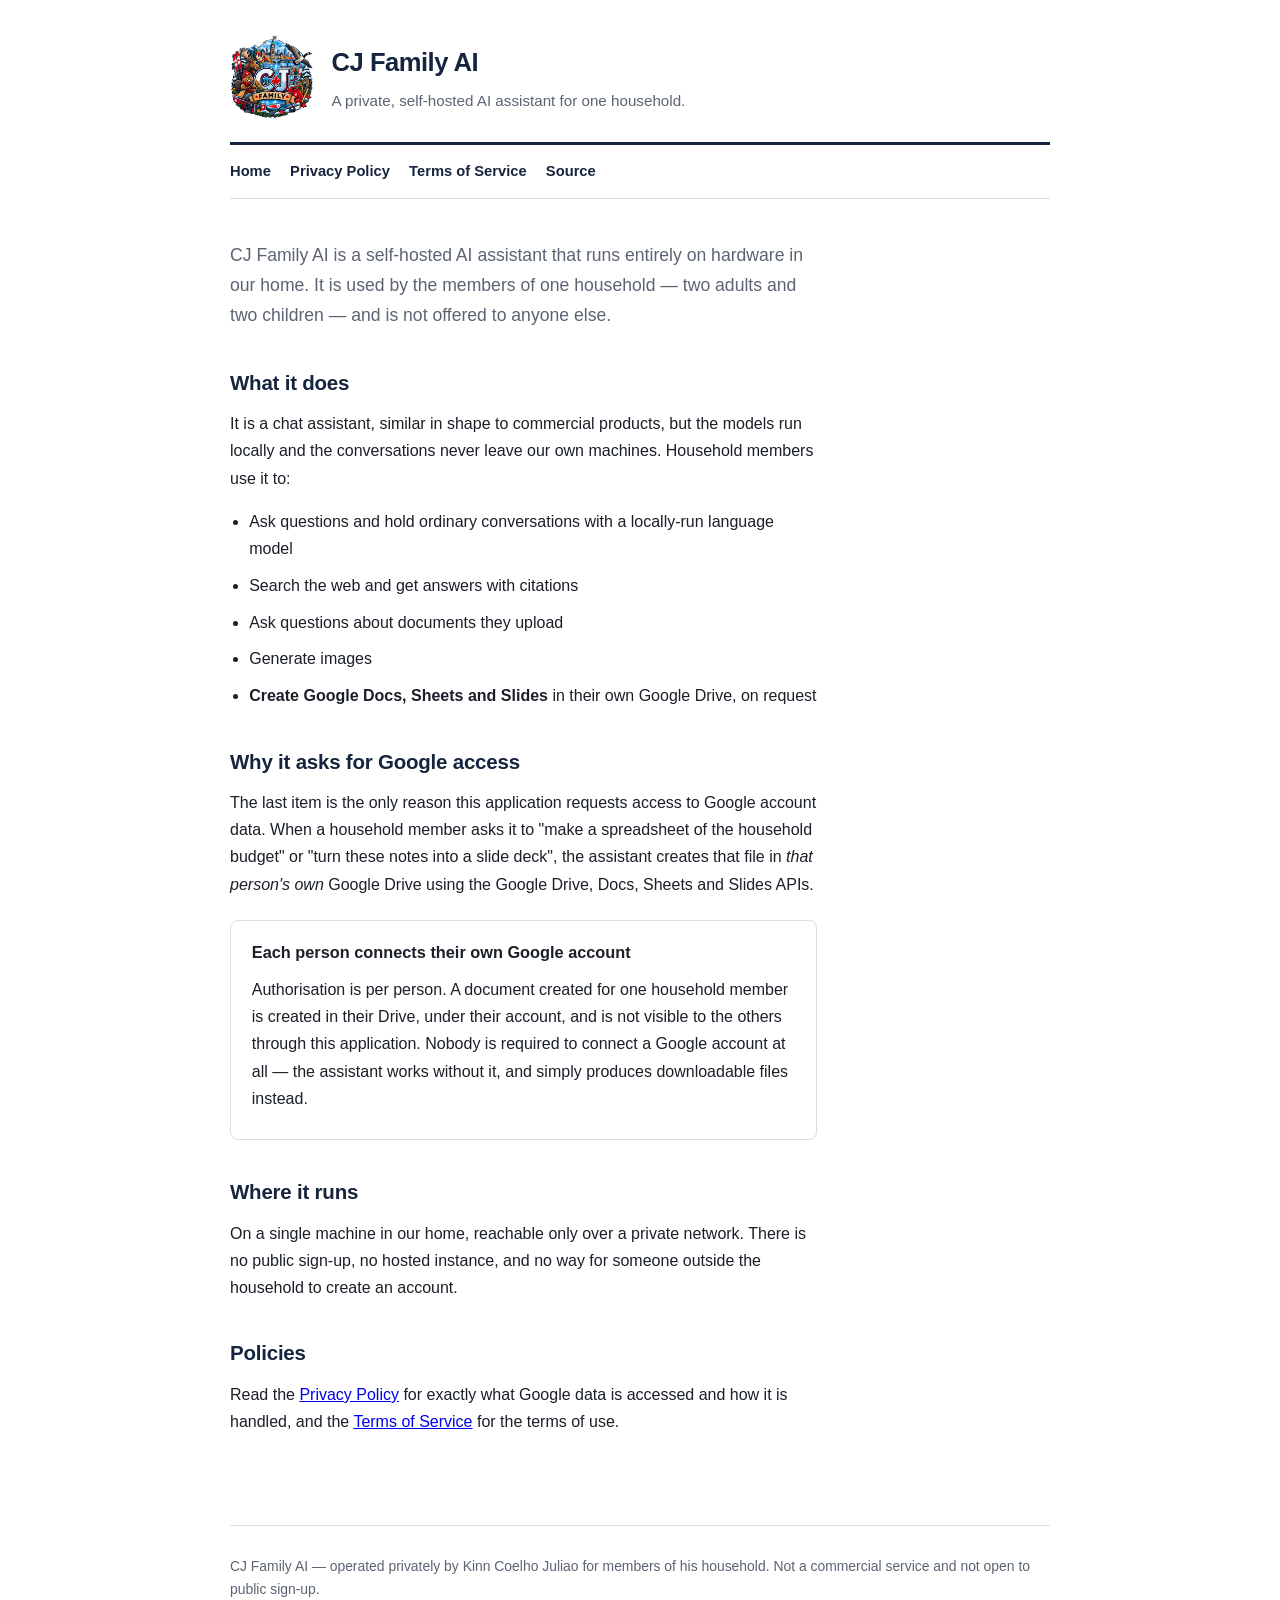
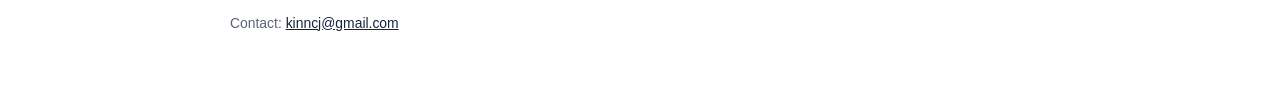
==== index.html @ a0a2de76 "Add home page, privacy policy and terms of service Publishes the three pages Google requires before " ====
<!doctype html>
<html lang="en">
<head>
<meta charset="utf-8">
<meta name="viewport" content="width=device-width,initial-scale=1">
<title>Home · CJ Family AI</title>
<meta name="description" content="A private, self-hosted AI assistant run on family-owned hardware.">
<link rel="icon" href="assets/logo.png">
<link rel="stylesheet" href="style.css">
</head>
<body>
<div class="wrap">
<header class="site">
  <img src="assets/logo.png" alt="CJ Family AI crest">
  <div>
    <h1>CJ Family AI</h1>
    <p>A private, self-hosted AI assistant for one household.</p>
  </div>
</header>
<nav>
  <a href="./">Home</a>
  <a href="privacy.html">Privacy Policy</a>
  <a href="terms.html">Terms of Service</a>
  <a href="https://github.com/kinncj/cj-family-ai">Source</a>
</nav>
<main>
<p class="lede">CJ Family AI is a self-hosted AI assistant that runs entirely on hardware in our home. It is used by the members of one household — two adults and two children — and is not offered to anyone else.</p>

<h2>What it does</h2>
<p>It is a chat assistant, similar in shape to commercial products, but the models run locally and the conversations never leave our own machines. Household members use it to:</p>
<ul>
  <li>Ask questions and hold ordinary conversations with a locally-run language model</li>
  <li>Search the web and get answers with citations</li>
  <li>Ask questions about documents they upload</li>
  <li>Generate images</li>
  <li><strong>Create Google Docs, Sheets and Slides</strong> in their own Google Drive, on request</li>
</ul>

<h2>Why it asks for Google access</h2>
<p>The last item is the only reason this application requests access to Google account data. When a household member asks it to "make a spreadsheet of the household budget" or "turn these notes into a slide deck", the assistant creates that file in <em>that person's own</em> Google Drive using the Google Drive, Docs, Sheets and Slides APIs.</p>

<div class="card">
  <h3>Each person connects their own Google account</h3>
  <p>Authorisation is per person. A document created for one household member is created in their Drive, under their account, and is not visible to the others through this application. Nobody is required to connect a Google account at all — the assistant works without it, and simply produces downloadable files instead.</p>
</div>

<h2>Where it runs</h2>
<p>On a single machine in our home, reachable only over a private network. There is no public sign-up, no hosted instance, and no way for someone outside the household to create an account.</p>

<h2>Policies</h2>
<p>Read the <a href="privacy.html">Privacy Policy</a> for exactly what Google data is accessed and how it is handled, and the <a href="terms.html">Terms of Service</a> for the terms of use.</p>
</main>
<footer>
  <p>CJ Family AI — operated privately by Kinn Coelho Juliao for members of his household.
  Not a commercial service and not open to public sign-up.</p>
  <p>Contact: <a href="mailto:kinncj@gmail.com">kinncj@gmail.com</a></p>
</footer>
</div>
</body>
</html>
---- style.css ----
/* CJ Family AI — palette taken from the crest: navy, maple red, spruce, paper */
:root{
  --navy:#16243D; --red:#C8102E; --spruce:#1F4F3D;
  --ink:#1A1F28; --muted:#5B6472; --rule:#E3DDD3;
  --measure:66ch;
}
@media (prefers-color-scheme:dark){
  :root{ --paper:#12161C; --card:#191E26; --ink:#E6EAEF;
         --muted:#9AA5B3; --rule:#2A313B; --navy:#9FB6DA; --red:#E8657A; --spruce:#6FBF9B; }
}
*{box-sizing:border-box}
body{
  margin:0; background:var(--paper); color:var(--ink);
  font:16px/1.7 -apple-system,BlinkMacSystemFont,"Segoe UI",Roboto,Helvetica,Arial,sans-serif;
  padding:0 1.1rem 4rem;
}
.wrap{max-width:820px;margin:0 auto}
header.site{display:flex;align-items:center;gap:1.1rem;padding:2.2rem 0 1.4rem;border-bottom:3px solid var(--navy);flex-wrap:wrap}
header.site img{width:84px;height:84px;border-radius:12px}
header.site h1{margin:0;font-size:1.6rem;letter-spacing:-.02em;color:var(--navy)}
header.site p{margin:.25rem 0 0;color:var(--muted);font-size:.95rem}
nav{display:flex;gap:1.2rem;padding:.9rem 0;border-bottom:1px solid var(--rule);font-size:.92rem;flex-wrap:wrap}
nav a{color:var(--navy);text-decoration:none;font-weight:600}
nav a:hover,nav a:focus-visible{text-decoration:underline;text-underline-offset:3px}
main{padding:2rem 0;max-width:var(--measure)}
h2{margin:2.2rem 0 .6rem;font-size:1.28rem;letter-spacing:-.01em;color:var(--navy)}
h3{margin:1.5rem 0 .4rem;font-size:1.02rem}
h2:first-child{margin-top:0}
p,li{margin:.6rem 0}
ul,ol{padding-left:1.2rem}
code{background:var(--card);border:1px solid var(--rule);border-radius:4px;padding:.08em .35em;font-size:.88em}
.lede{font-size:1.1rem;color:var(--muted)}
.card{background:var(--card);border:1px solid var(--rule);border-radius:8px;padding:1.1rem 1.3rem;margin:1.4rem 0}
.card h3{margin-top:0}
table{border-collapse:collapse;width:100%;font-size:.92rem;margin:1rem 0}
th,td{text-align:left;padding:.55rem .7rem;border-bottom:1px solid var(--rule);vertical-align:top}
th{font-size:.75rem;text-transform:uppercase;letter-spacing:.07em;color:var(--muted)}
.scope{font-family:ui-monospace,SFMono-Regular,Menlo,monospace;font-size:.85em;color:var(--spruce);font-weight:600}
footer{border-top:1px solid var(--rule);margin-top:3rem;padding-top:1.2rem;color:var(--muted);font-size:.87rem}
footer a{color:var(--navy)}
.updated{color:var(--muted);font-size:.87rem;font-style:italic}
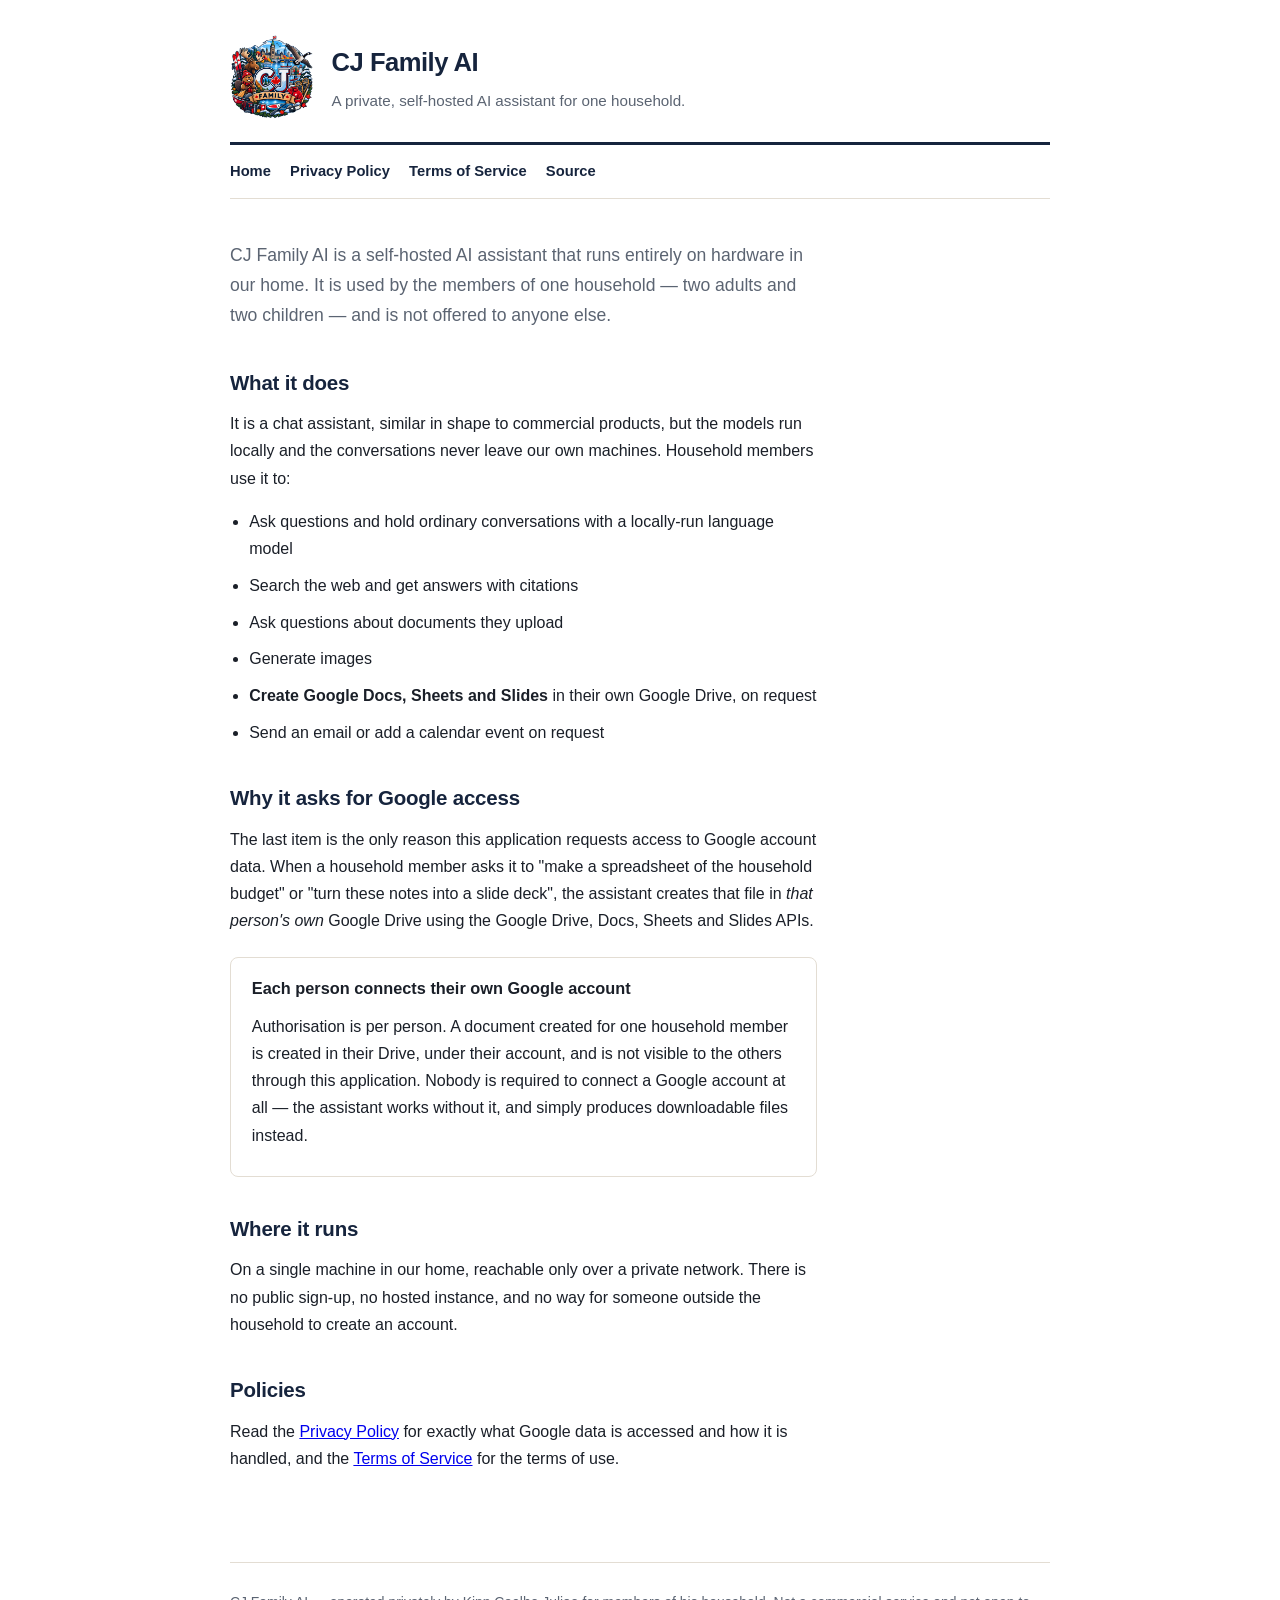
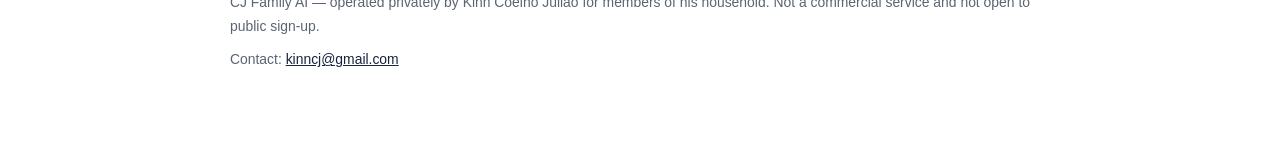
==== commit ab81eb8d: "Disclose gmail.send and calendar.events scopes The policy previously stated the application does not" ====
--- a/index.html
+++ b/index.html
@@ -34,6 +34,7 @@
   <li>Ask questions about documents they upload</li>
   <li>Generate images</li>
   <li><strong>Create Google Docs, Sheets and Slides</strong> in their own Google Drive, on request</li>
+  <li>Send an email or add a calendar event on request</li>
 </ul>
 
 <h2>Why it asks for Google access</h2>
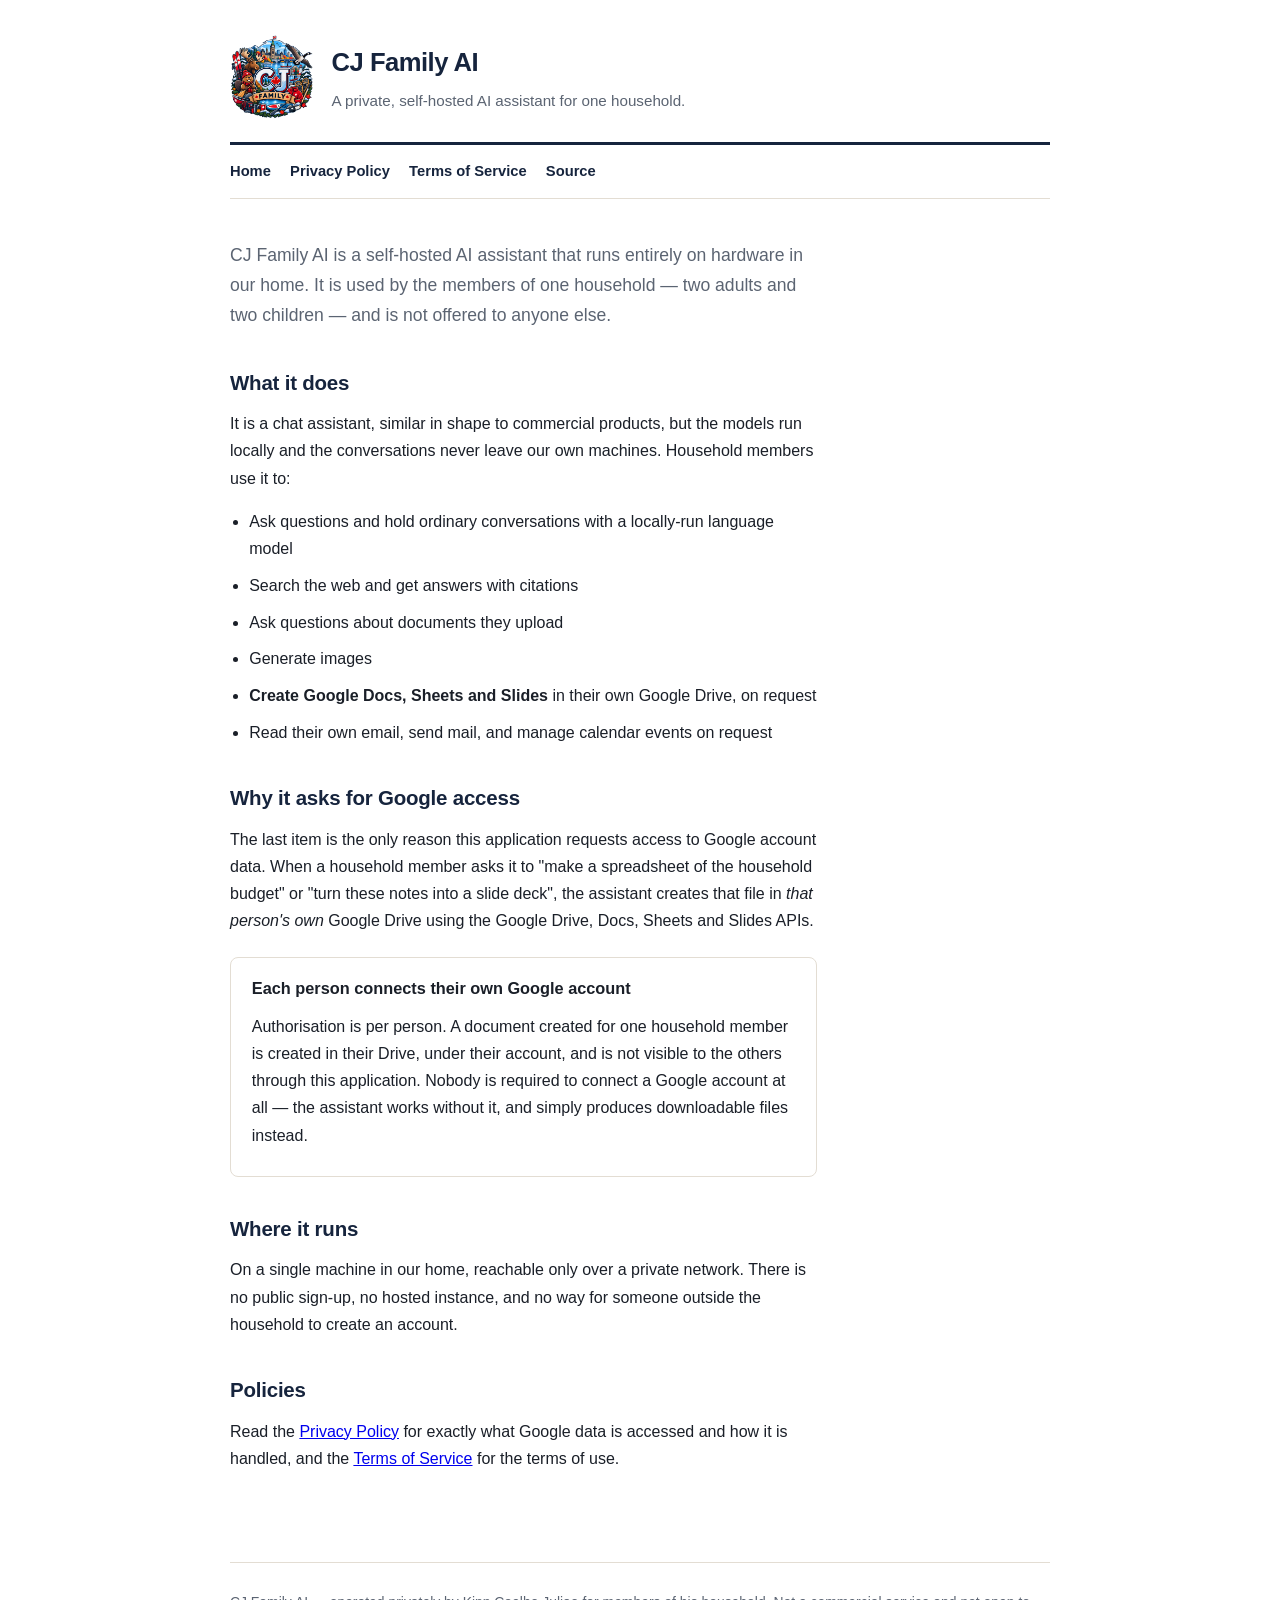
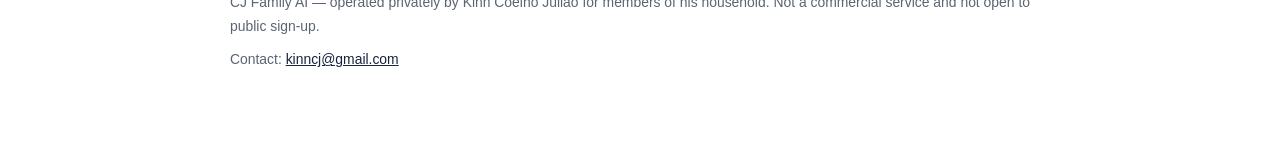
==== commit e4151854: "Disclose gmail.readonly The granted scope set now includes gmail.readonly, so the policy must say so" ====
--- a/index.html
+++ b/index.html
@@ -34,7 +34,7 @@
   <li>Ask questions about documents they upload</li>
   <li>Generate images</li>
   <li><strong>Create Google Docs, Sheets and Slides</strong> in their own Google Drive, on request</li>
-  <li>Send an email or add a calendar event on request</li>
+  <li>Read their own email, send mail, and manage calendar events on request</li>
 </ul>
 
 <h2>Why it asks for Google access</h2>
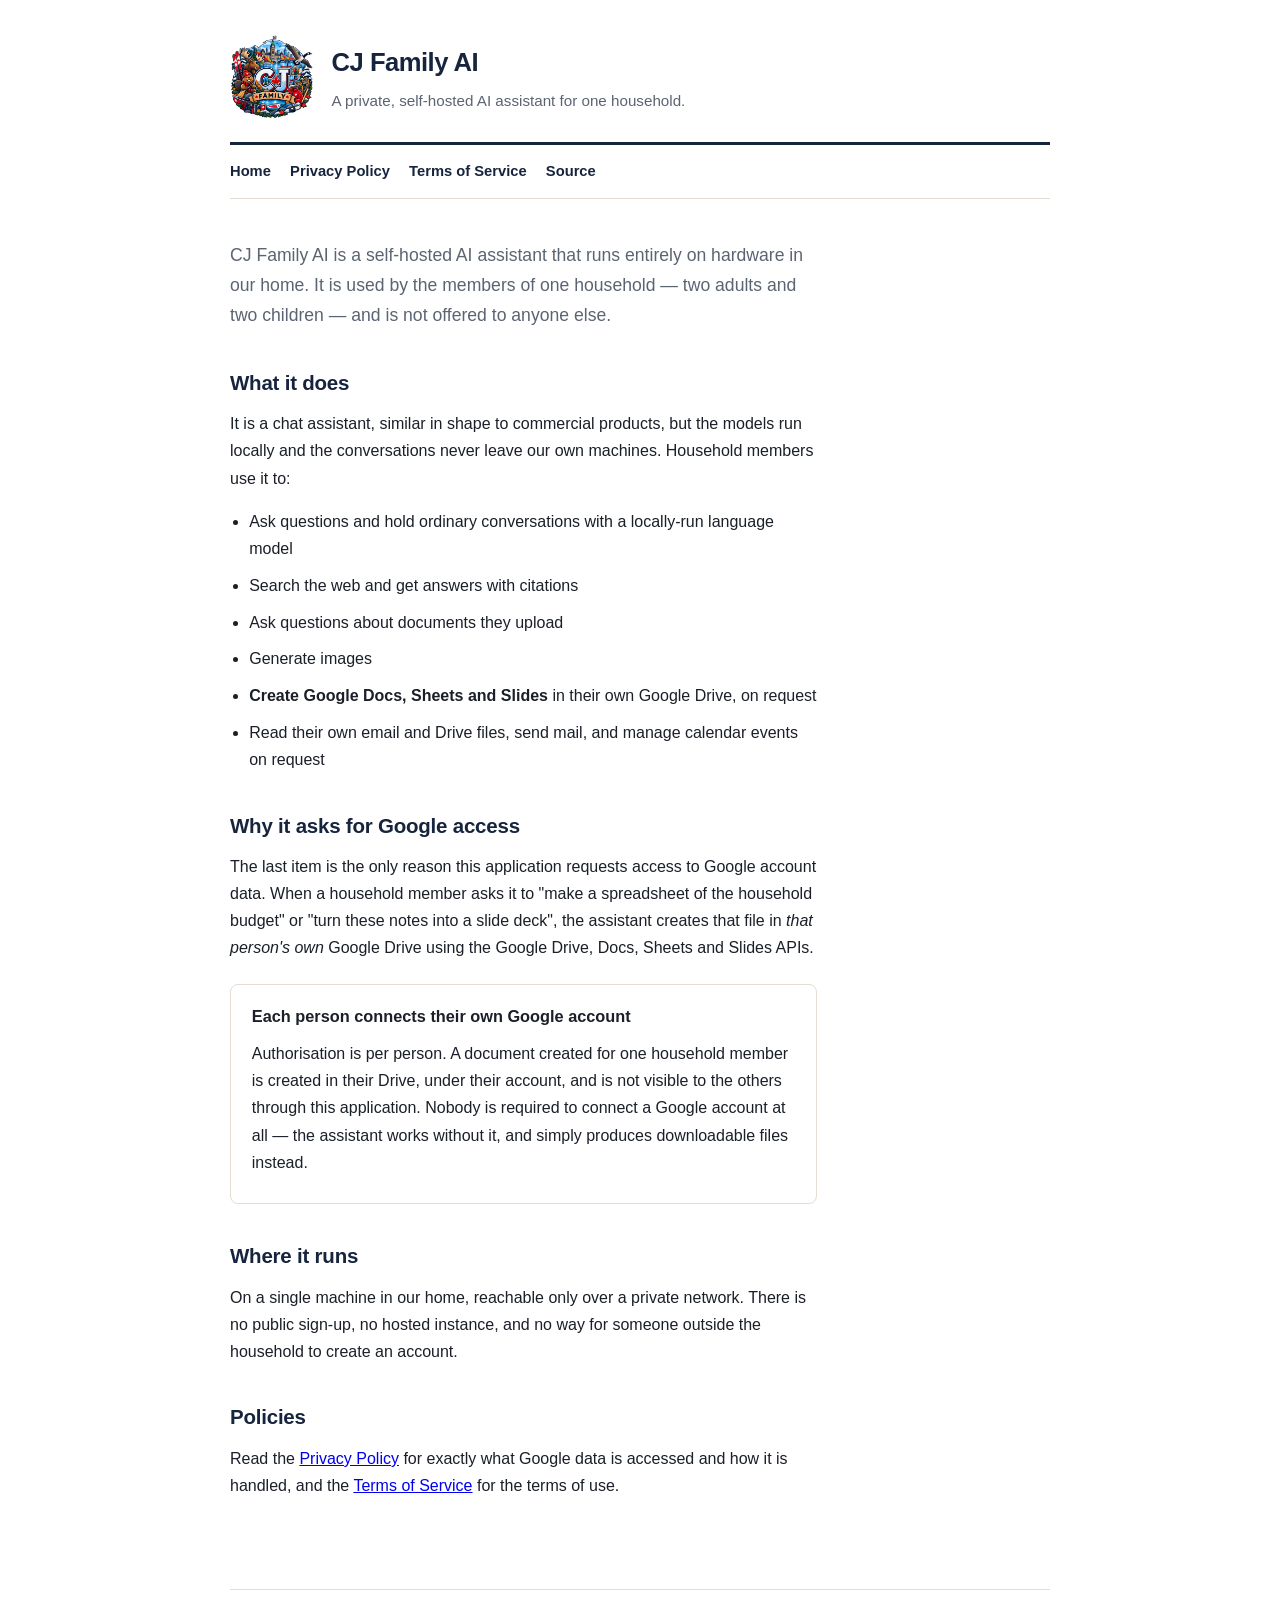
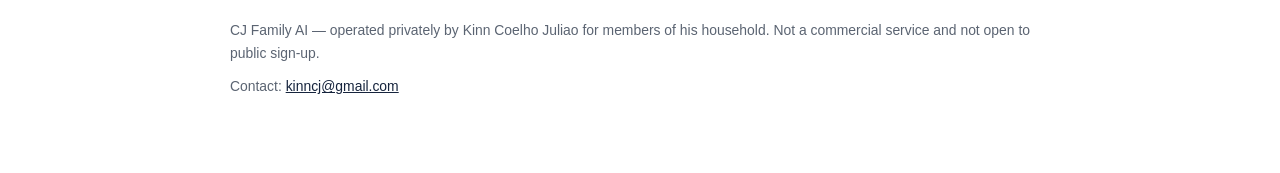
==== commit 213fce79: "Disclose drive.readonly The policy previously stated the application does not read the existing cont" ====
--- a/index.html
+++ b/index.html
@@ -34,7 +34,7 @@
   <li>Ask questions about documents they upload</li>
   <li>Generate images</li>
   <li><strong>Create Google Docs, Sheets and Slides</strong> in their own Google Drive, on request</li>
-  <li>Read their own email, send mail, and manage calendar events on request</li>
+  <li>Read their own email and Drive files, send mail, and manage calendar events on request</li>
 </ul>
 
 <h2>Why it asks for Google access</h2>
